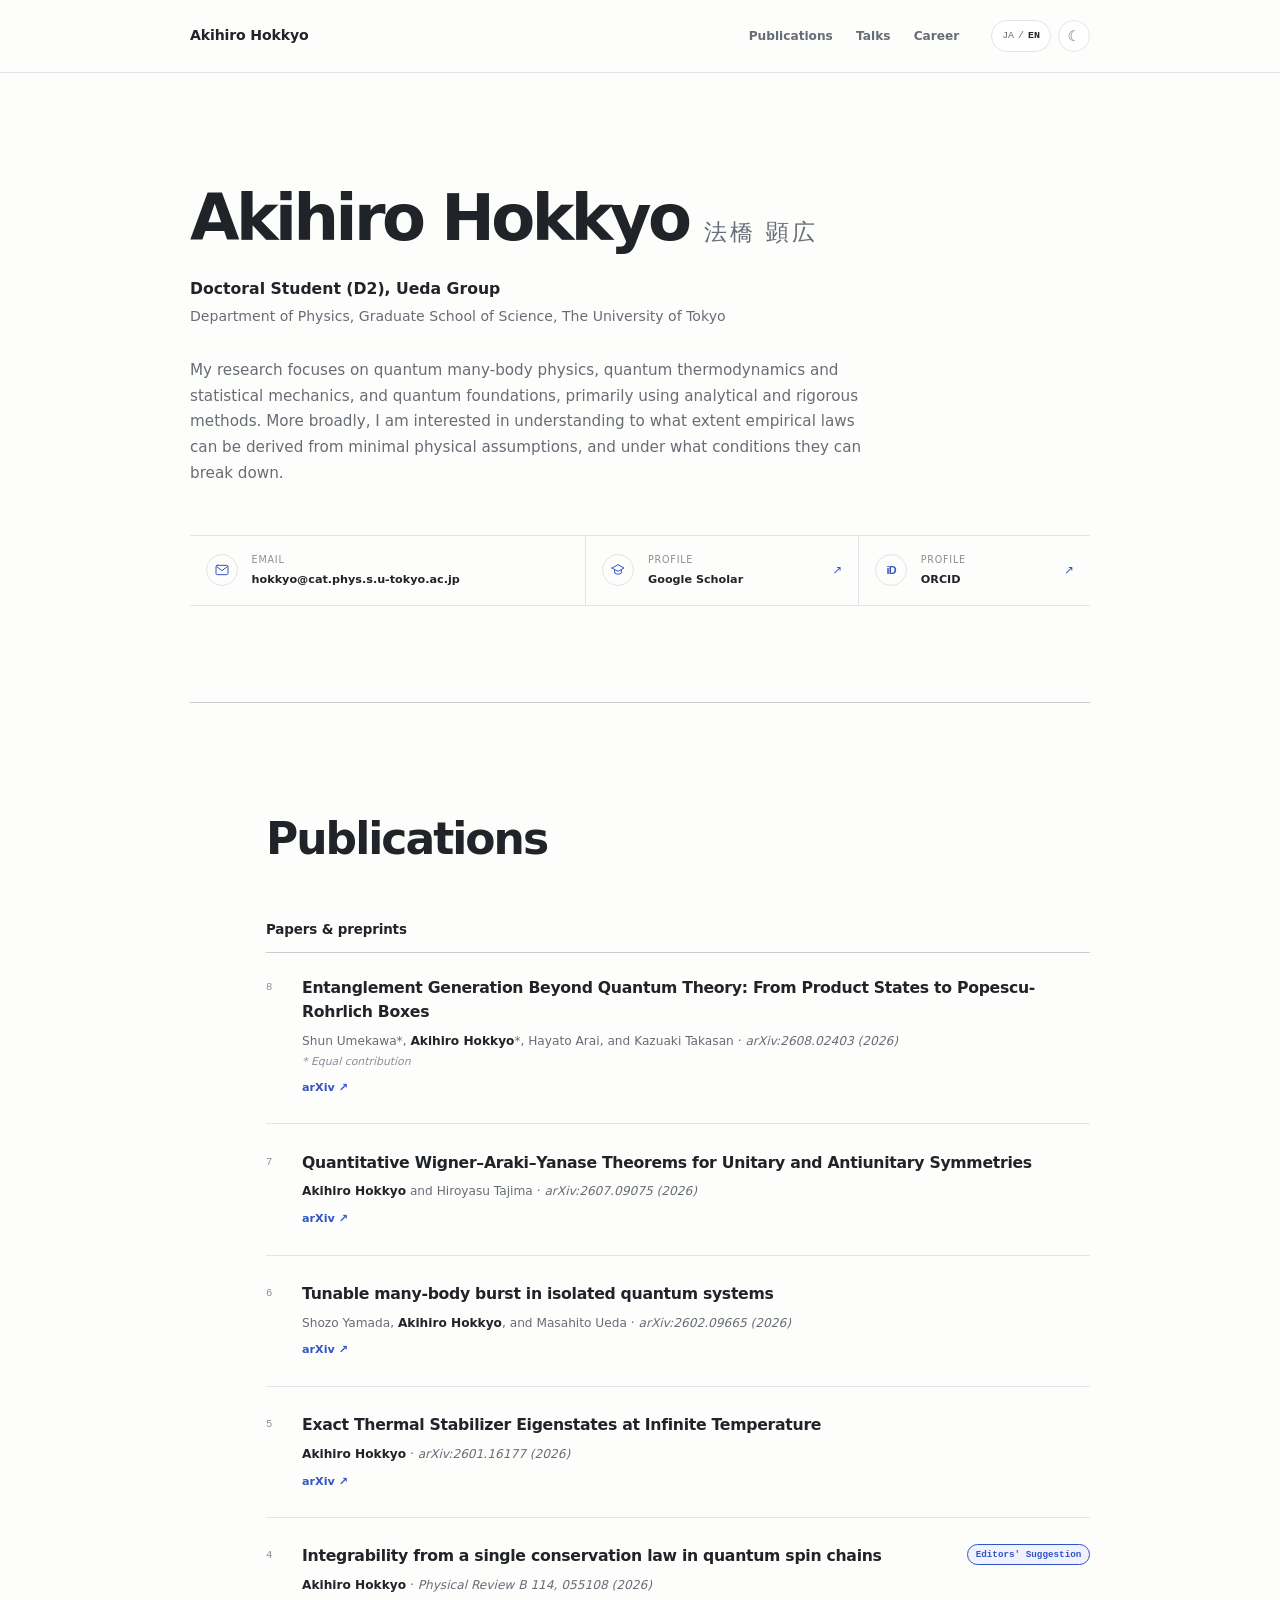
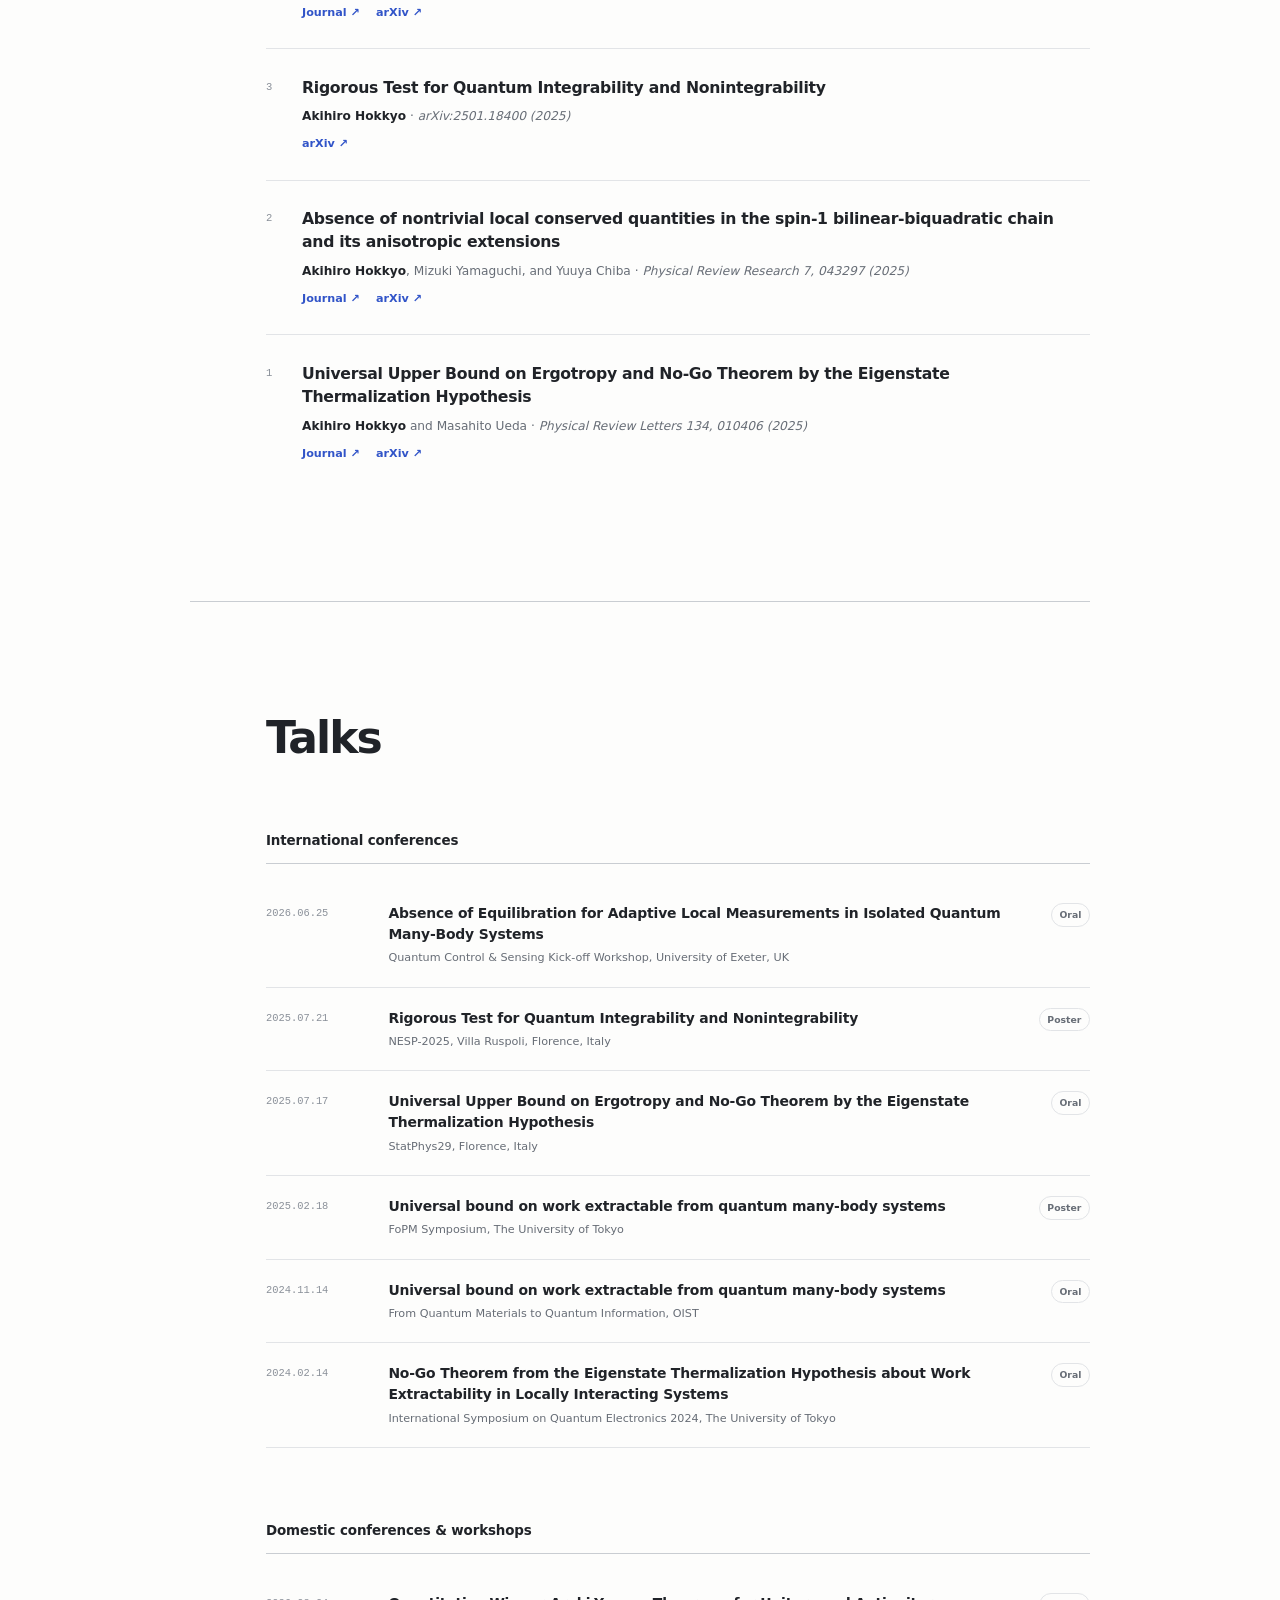
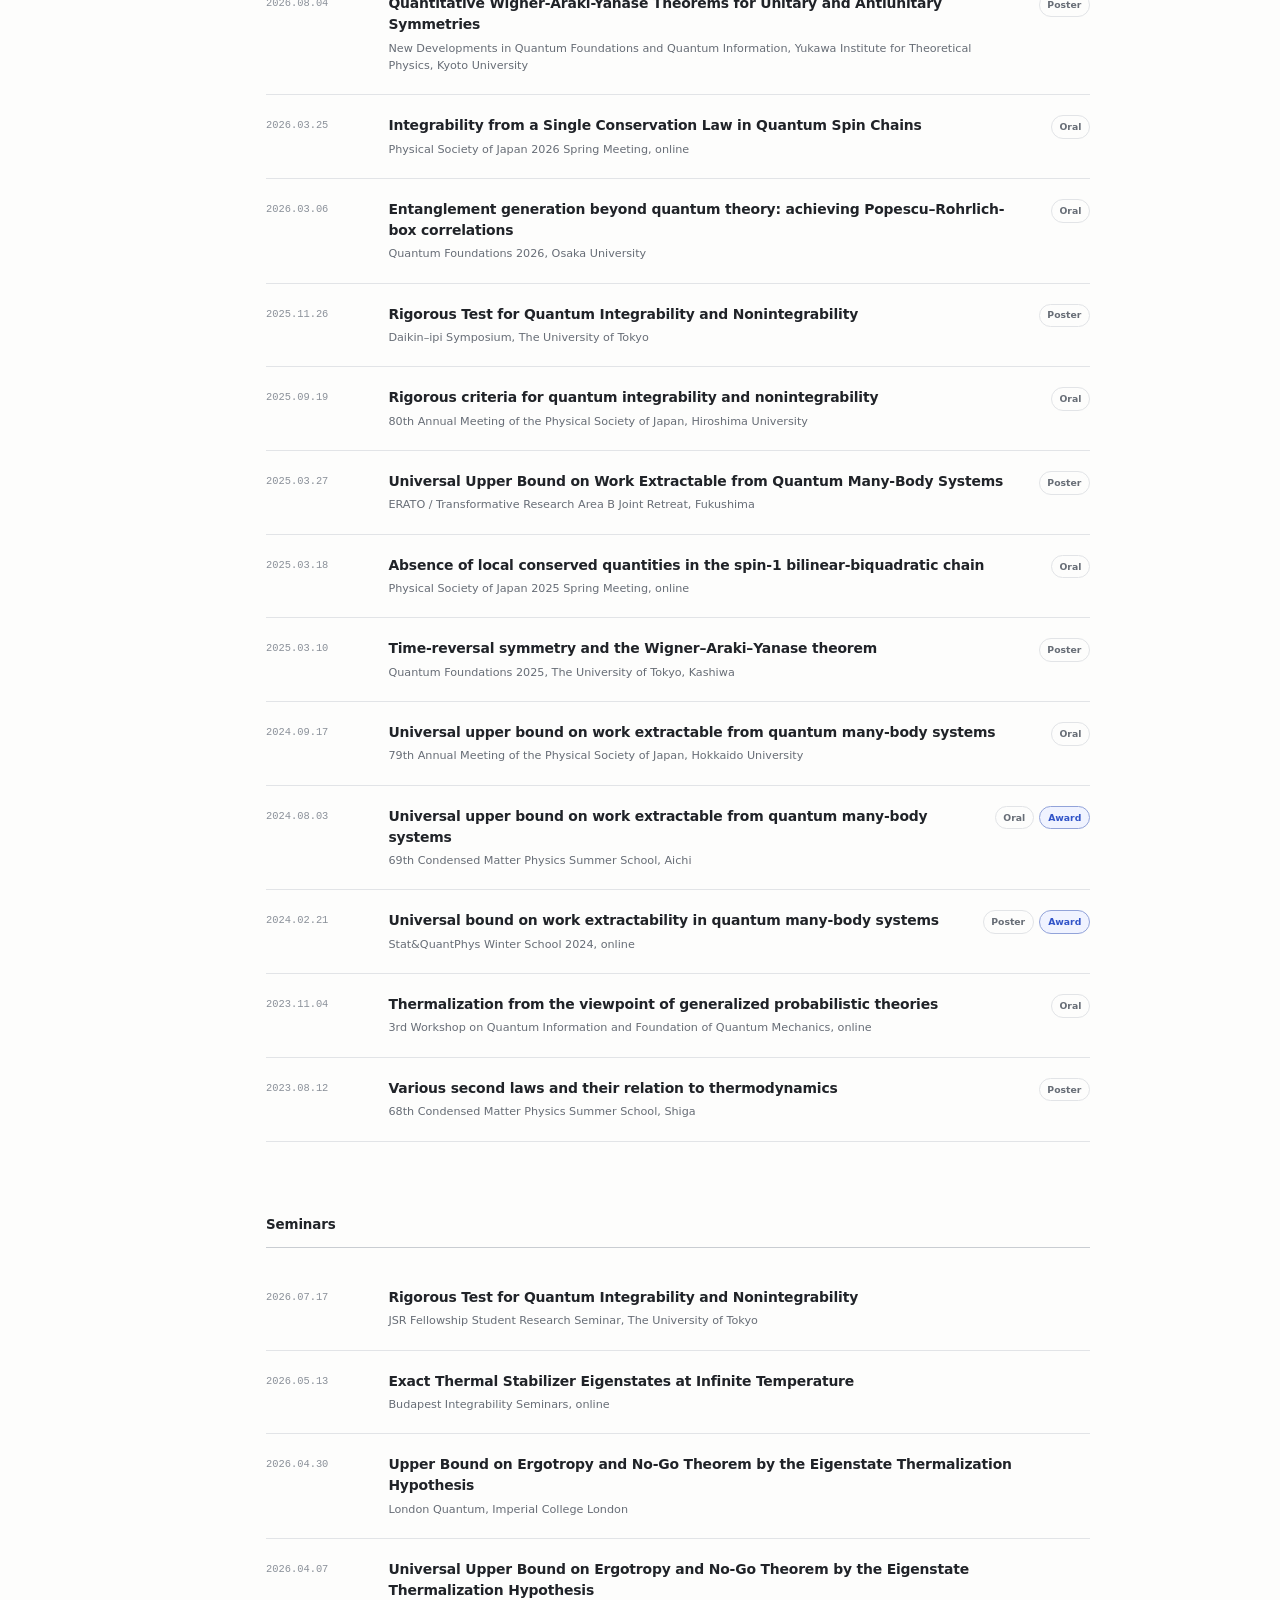
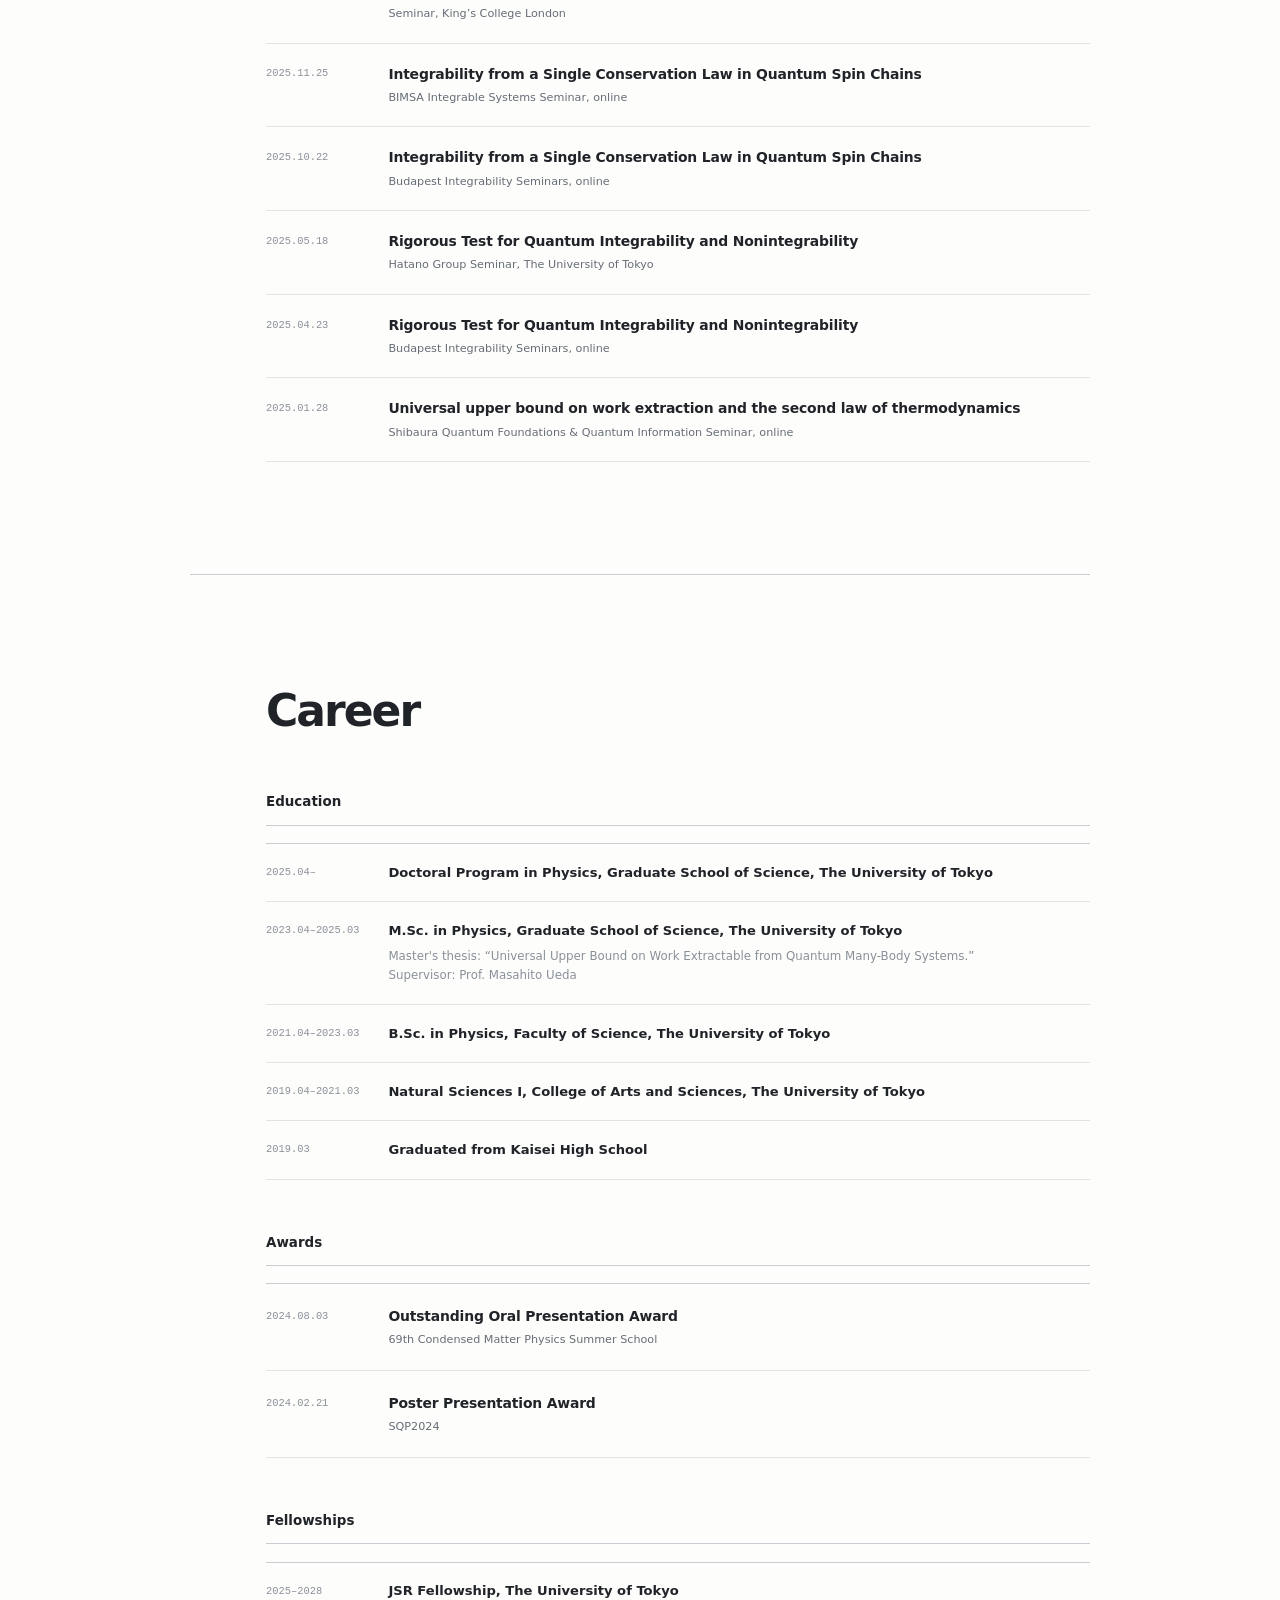
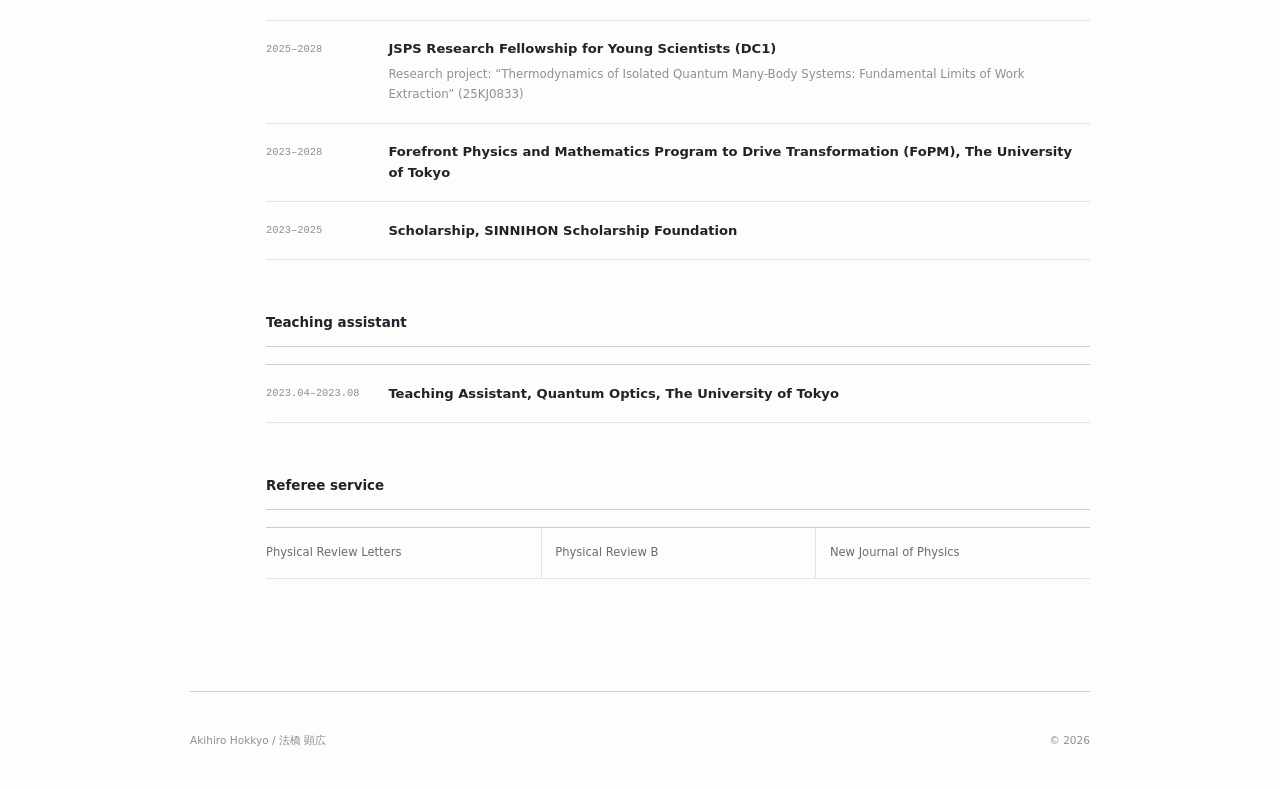
==== index.html @ 8537bd0f "Add files via upload" ====
<!DOCTYPE html>
<html lang="en" data-theme="light">
  <head>
    <meta charset="UTF-8">
    <meta name="viewport" content="width=device-width, initial-scale=1">
    <meta
      name="description"
      content="Akihiro Hokkyo is a doctoral student at the University of Tokyo working on quantum many-body physics, quantum thermodynamics, and quantum foundations."
    >
    <meta property="og:type" content="profile">
    <meta property="og:title" content="Akihiro Hokkyo | Theoretical Physics">
    <meta
      property="og:description"
      content="Research in quantum many-body physics, quantum thermodynamics and statistical mechanics, and quantum foundations."
    >
    <meta property="og:locale" content="en_US">
    <meta property="og:locale:alternate" content="ja_JP">
    <meta name="twitter:card" content="summary">
    <meta
      name="theme-color"
      content="#fdfdfc"
      media="(prefers-color-scheme: light)"
    >
    <meta
      name="theme-color"
      content="#151719"
      media="(prefers-color-scheme: dark)"
    >
    <title>Akihiro Hokkyo | Theoretical Physics</title>
    <link rel="icon" href="./assets/favicon.svg" type="image/svg+xml">
    <link rel="stylesheet" href="./styles.css">
    <script src="./content.js" defer></script>
    <script src="./script.js" defer></script>
  </head>
  <body>
    <a class="skip-link" href="#main-content" data-copy="skip"
      >Skip to content</a
    >

    <header class="site-header">
      <div class="header-inner">
        <a class="brand" href="#top" aria-label="Akihiro Hokkyo — home">
          Akihiro Hokkyo
        </a>
        <nav
          class="site-nav"
          id="primary-navigation"
          aria-label="Primary navigation"
        >
          <a href="#publications" data-copy="nav.publications">Publications</a>
          <a href="#talks" data-copy="nav.talks">Talks</a>
          <a href="#career" data-copy="nav.career">Career</a>
        </nav>
        <div class="header-actions">
          <button
            class="language-toggle"
            id="language-toggle"
            type="button"
            aria-label="日本語に切り替える"
          >
            <span data-language="ja">JA</span>
            <span aria-hidden="true">/</span>
            <span data-language="en">EN</span>
          </button>
          <button
            class="theme-toggle"
            id="theme-toggle"
            type="button"
            aria-label="Use dark mode"
            title="Use dark mode"
          >
            <span aria-hidden="true">☾</span>
          </button>
        </div>
      </div>
    </header>

    <main id="main-content" class="page-shell">
      <section id="top" class="intro">
        <h1>
          Akihiro Hokkyo
          <span lang="ja">法橋 顕広</span>
        </h1>
        <p class="role" id="profile-role">Doctoral Student (D2), Ueda Group</p>
        <p class="affiliation" id="profile-affiliation">
          Department of Physics, Graduate School of Science, The University of
          Tokyo
        </p>
        <p class="intro-copy" id="profile-intro">
          My research focuses on quantum many-body physics, quantum
          thermodynamics and statistical mechanics, and quantum foundations,
          primarily using analytical and rigorous methods. More broadly, I am
          interested in understanding to what extent empirical laws can be
          derived from minimal physical assumptions, and under what conditions
          they can break down.
        </p>

        <nav
          class="profile-links"
          id="profile-links"
          aria-label="Research profiles and contact"
        >
          <a id="email-link" href="mailto:hokkyo@cat.phys.s.u-tokyo.ac.jp">
            <span class="profile-icon" aria-hidden="true">
              <svg viewBox="0 0 24 24">
                <rect x="3" y="5" width="18" height="14" rx="2"></rect>
                <path d="m4 7 8 6 8-6"></path>
              </svg>
            </span>
            <span>
              <small data-copy="email">Email</small>
              <strong id="email-text">hokkyo@cat.phys.s.u-tokyo.ac.jp</strong>
            </span>
          </a>
          <a
            id="scholar-link"
            href="https://scholar.google.com/citations?user=IoTFpAIAAAAJ"
            target="_blank"
            rel="noopener noreferrer"
          >
            <span class="profile-icon" aria-hidden="true">
              <svg viewBox="0 0 24 24">
                <path d="m3 9 9-5 9 5-9 5-9-5Z"></path>
                <path d="M7 12.5v4.1c2.8 2.2 7.2 2.2 10 0v-4.1"></path>
              </svg>
            </span>
            <span>
              <small>Profile</small>
              <strong data-copy="scholar">Google Scholar</strong>
            </span>
            <span class="link-arrow" aria-hidden="true">↗</span>
          </a>
          <a
            id="orcid-link"
            href="https://orcid.org/0009-0009-0850-3167"
            target="_blank"
            rel="noopener noreferrer"
          >
            <span class="profile-icon orcid-icon" aria-hidden="true">iD</span>
            <span>
              <small>Profile</small>
              <strong data-copy="orcid">ORCID</strong>
            </span>
            <span class="link-arrow" aria-hidden="true">↗</span>
          </a>
        </nav>
      </section>

      <section
        id="publications"
        class="content-section"
        aria-labelledby="publications-title"
      >
        <div class="section-heading">
          <h2 id="publications-title" data-copy="publications">Publications</h2>
        </div>
        <div class="subsection">
          <h3 data-copy="papers">Papers &amp; preprints</h3>
          <ol class="publication-list" id="publication-list"></ol>
        </div>
      </section>

      <section id="talks" class="content-section" aria-labelledby="talks-title">
        <div class="section-heading">
          <div>
            <h2 id="talks-title" data-copy="talks">Talks</h2>
            <p class="section-note" data-copy="talksNote"></p>
          </div>
        </div>

        <div class="talk-group" data-talk-category="international">
          <h3 data-copy="international">International conferences</h3>
          <ol class="talk-list"></ol>
        </div>
        <div class="talk-group" data-talk-category="domestic">
          <h3 data-copy="domestic">Domestic conferences &amp; workshops</h3>
          <ol class="talk-list"></ol>
        </div>
        <div class="talk-group" data-talk-category="seminar">
          <h3 data-copy="seminar">Seminars</h3>
          <ol class="talk-list"></ol>
        </div>
      </section>

      <section
        id="career"
        class="content-section"
        aria-labelledby="career-title"
      >
        <div class="section-heading">
          <h2 id="career-title" data-copy="career">Career</h2>
        </div>

        <div class="career-list">
          <section class="career-group">
            <h3 data-copy="education">Education</h3>
            <ul id="education-list" class="career-records"></ul>
          </section>

          <section class="career-group">
            <h3 data-copy="awards">Awards</h3>
            <ol class="award-list" id="award-list"></ol>
          </section>

          <section class="career-group">
            <h3 data-copy="fellowships">Fellowships</h3>
            <ol class="career-records" id="fellowship-list"></ol>
          </section>

          <section class="career-group">
            <h3 data-copy="teaching">Teaching assistant</h3>
            <ol class="career-records" id="teaching-list"></ol>
          </section>

          <section class="career-group">
            <h3 data-copy="referee">Referee service</h3>
            <ul class="journal-list" id="referee-list"></ul>
          </section>
        </div>
      </section>
    </main>

    <footer class="site-footer">
      <div class="footer-inner">
        <p>Akihiro Hokkyo / 法橋 顕広</p>
        <p>© <span id="current-year"></span></p>
      </div>
    </footer>
  </body>
</html>
---- styles.css ----
:root {
  --background: #fdfdfc;
  --surface: #ffffff;
  --foreground: #202328;
  --muted: #676d76;
  --subtle: #8a9099;
  --line: #e2e4e7;
  --line-strong: #c9cdd2;
  --accent: #3154c8;
  --accent-soft: #f0f3ff;
  --header: rgba(253, 253, 252, 0.9);
  --font-body:
    Inter, ui-sans-serif, system-ui, -apple-system, BlinkMacSystemFont,
    "Hiragino Kaku Gothic ProN", "Yu Gothic", "Noto Sans JP", sans-serif;
  --font-mono: "SFMono-Regular", Consolas, "Liberation Mono", monospace;
  color-scheme: light;
}

html[data-theme="dark"] {
  --background: #151719;
  --surface: #1b1e21;
  --foreground: #f0f1f2;
  --muted: #a7abb2;
  --subtle: #838992;
  --line: #30343a;
  --line-strong: #484d55;
  --accent: #9aafff;
  --accent-soft: #21283f;
  --header: rgba(21, 23, 25, 0.9);
  color-scheme: dark;
}

*,
*::before,
*::after {
  box-sizing: border-box;
}

html {
  scroll-behavior: smooth;
  scroll-padding-top: 6rem;
  background: var(--background);
}

body {
  min-width: 320px;
  margin: 0;
  background: var(--background);
  color: var(--foreground);
  font-family: var(--font-body);
  font-size: 16px;
  line-height: 1.7;
  text-rendering: optimizeLegibility;
  -webkit-font-smoothing: antialiased;
  transition:
    background-color 180ms ease,
    color 180ms ease;
}

::selection {
  background: var(--accent);
  color: var(--background);
}

a {
  color: inherit;
  text-decoration: none;
}

button {
  font: inherit;
}

a,
button {
  -webkit-tap-highlight-color: transparent;
}

a:focus-visible,
button:focus-visible {
  outline: 2px solid var(--accent);
  outline-offset: 4px;
  border-radius: 2px;
}

.skip-link {
  position: fixed;
  z-index: 100;
  top: 0.75rem;
  left: 0.75rem;
  padding: 0.6rem 0.9rem;
  background: var(--foreground);
  color: var(--background);
  font-size: 0.78rem;
  transform: translateY(-180%);
  transition: transform 150ms ease;
}

.skip-link:focus {
  transform: translateY(0);
}

.site-header {
  position: sticky;
  z-index: 50;
  top: 0;
  border-bottom: 1px solid var(--line);
  background: var(--header);
  -webkit-backdrop-filter: blur(16px);
  backdrop-filter: blur(16px);
}

.header-inner,
.page-shell,
.footer-inner {
  width: min(100% - 2.5rem, 900px);
  margin-inline: auto;
}

.header-inner {
  display: grid;
  grid-template-columns: 1fr auto auto;
  gap: 2rem;
  align-items: center;
  min-height: 4.5rem;
}

.brand {
  font-size: 0.88rem;
  font-weight: 680;
  letter-spacing: -0.01em;
}

.site-nav {
  display: flex;
  gap: 1.45rem;
  align-items: center;
  color: var(--muted);
  font-size: 0.76rem;
  font-weight: 560;
}

.site-nav a {
  position: relative;
  transition: color 150ms ease;
}

.site-nav a::after {
  position: absolute;
  right: 0;
  bottom: -0.28rem;
  left: 0;
  height: 1px;
  background: var(--foreground);
  content: "";
  transform: scaleX(0);
  transform-origin: right;
  transition: transform 150ms ease;
}

.site-nav a:hover {
  color: var(--foreground);
}

.site-nav a:hover::after {
  transform: scaleX(1);
  transform-origin: left;
}

.header-actions {
  display: flex;
  gap: 0.45rem;
  align-items: center;
}

.language-toggle,
.theme-toggle {
  display: inline-flex;
  align-items: center;
  justify-content: center;
  min-height: 2rem;
  border: 1px solid var(--line);
  background: var(--surface);
  color: var(--muted);
  cursor: pointer;
  transition:
    border-color 150ms ease,
    color 150ms ease;
}

.language-toggle:hover,
.theme-toggle:hover {
  border-color: var(--line-strong);
  color: var(--foreground);
}

.language-toggle {
  gap: 0.25rem;
  padding-inline: 0.62rem;
  border-radius: 999px;
  font-family: var(--font-mono);
  font-size: 0.62rem;
}

.language-toggle .active {
  color: var(--foreground);
  font-weight: 700;
}

.theme-toggle {
  width: 2rem;
  border-radius: 50%;
  font-size: 0.9rem;
}

.intro {
  padding-block: clamp(5rem, 10vw, 7rem) clamp(4.5rem, 8vw, 6rem);
  border-bottom: 1px solid var(--line-strong);
}

.intro h1 {
  display: flex;
  flex-wrap: wrap;
  gap: 0.7rem 1rem;
  align-items: baseline;
  margin: 0;
  font-size: clamp(2.45rem, 7vw, 4rem);
  font-weight: 580;
  letter-spacing: -0.055em;
  line-height: 1.04;
}

.intro h1 span {
  color: var(--muted);
  font-size: 0.36em;
  font-weight: 520;
  letter-spacing: 0.12em;
}

.role {
  margin: 1.5rem 0 0;
  font-size: 0.98rem;
  font-weight: 630;
}

.affiliation {
  margin: 0.18rem 0 0;
  color: var(--muted);
  font-size: 0.88rem;
}

.intro-copy {
  max-width: 43rem;
  margin: 1.8rem 0 0;
  color: var(--muted);
  font-size: 0.95rem;
}

.profile-links {
  display: grid;
  grid-template-columns: 1.45fr 1fr 0.85fr;
  margin-top: 3rem;
  border-top: 1px solid var(--line);
  border-bottom: 1px solid var(--line);
}

.profile-links > a {
  position: relative;
  display: grid;
  grid-template-columns: 2.1rem minmax(0, 1fr) auto;
  gap: 0.75rem;
  align-items: center;
  min-width: 0;
  padding: 1rem;
  transition: background-color 150ms ease;
}

.profile-links > a + a {
  border-left: 1px solid var(--line);
}

.profile-links > a:hover {
  background: var(--accent-soft);
}

.profile-links > a:hover .link-arrow {
  transform: translate(0.12rem, -0.12rem);
}

.profile-icon {
  display: inline-flex;
  width: 2rem;
  height: 2rem;
  align-items: center;
  justify-content: center;
  border: 1px solid var(--line);
  border-radius: 50%;
  color: var(--accent);
}

.profile-icon svg {
  width: 1rem;
  height: 1rem;
  fill: none;
  stroke: currentColor;
  stroke-linecap: round;
  stroke-linejoin: round;
  stroke-width: 1.5;
}

.orcid-icon {
  font-family: Arial, sans-serif;
  font-size: 0.68rem;
  font-weight: 700;
  letter-spacing: -0.06em;
}

.profile-links small,
.profile-links strong {
  display: block;
  overflow: hidden;
  text-overflow: ellipsis;
  white-space: nowrap;
}

.profile-links small {
  color: var(--subtle);
  font-size: 0.6rem;
  font-weight: 540;
  letter-spacing: 0.08em;
  text-transform: uppercase;
}

.profile-links strong {
  margin-top: 0.08rem;
  font-size: 0.7rem;
  font-weight: 590;
}

.link-arrow {
  color: var(--accent);
  font-size: 0.72rem;
  transition: transform 150ms ease;
}

.content-section {
  padding-block: clamp(4.75rem, 9vw, 7rem);
  border-bottom: 1px solid var(--line-strong);
}

.section-heading {
  display: grid;
  grid-template-columns: minmax(0, 1fr);
  align-items: start;
  margin-bottom: 3.5rem;
  margin-left: 4.75rem;
}

.section-heading h2 {
  margin: 0;
  font-size: clamp(2rem, 5vw, 2.75rem);
  font-weight: 570;
  letter-spacing: -0.045em;
  line-height: 1.1;
}

.section-note {
  max-width: 35rem;
  margin: 0.7rem 0 0;
  color: var(--muted);
  font-size: 0.75rem;
}

.subsection,
.talk-group,
.career-list {
  margin-left: 4.75rem;
}

.subsection h3,
.talk-group h3 {
  margin: 0 0 1.2rem;
  padding-bottom: 0.65rem;
  border-bottom: 1px solid var(--line-strong);
  font-size: 0.84rem;
  font-weight: 650;
  letter-spacing: -0.01em;
}

.publication-list,
.talk-list,
.award-list,
.career-records,
.journal-list {
  padding: 0;
  list-style: none;
}

.publication-list {
  margin: 0;
}

.publication-list li {
  position: relative;
  padding: 0.25rem 0 1.65rem 2.25rem;
}

.publication-list li + li {
  padding-top: 1.65rem;
  border-top: 1px solid var(--line);
}

.publication-list li::before {
  position: absolute;
  top: 0.43rem;
  left: 0;
  color: var(--subtle);
  font-family: var(--font-mono);
  font-size: 0.66rem;
  content: attr(value);
}

.publication-list li + li::before {
  top: 1.83rem;
}

.publication-heading {
  display: grid;
  grid-template-columns: minmax(0, 1fr) auto;
  gap: 1.25rem;
  align-items: start;
}

.publication-badges {
  display: flex;
  flex-wrap: wrap;
  justify-content: flex-end;
  gap: 0.35rem;
}

.publication-title {
  min-width: 0;
  margin: 0;
  font-size: 0.98rem;
  font-weight: 620;
  letter-spacing: -0.018em;
  line-height: 1.5;
}

.publication-badge {
  display: inline-block;
  padding: 0.13rem 0.48rem;
  border: 1px solid var(--accent, var(--line));
  border-radius: 999px;
  background: var(--accent-soft, transparent);
  color: var(--accent, var(--subtle));
  font-family: var(--font-mono);
  font-size: 0.58rem;
  font-weight: 650;
  line-height: 1.5;
  vertical-align: 0.12rem;
  white-space: nowrap;
}

.publication-summary {
  max-width: 47rem;
  margin: 0.7rem 0 0;
  font-size: 0.82rem;
  line-height: 1.72;
}

.publication-meta {
  margin: 0.45rem 0 0;
  color: var(--muted);
  font-size: 0.76rem;
  line-height: 1.65;
}

.publication-meta strong {
  color: var(--foreground);
  font-weight: 620;
}

.publication-note {
  margin: 0.2rem 0 0;
  color: var(--subtle);
  font-size: 0.68rem;
  font-style: italic;
  line-height: 1.5;
}

.publication-links {
  display: flex;
  gap: 1rem;
  margin: 0.48rem 0 0;
}

.publication-links a {
  color: var(--accent);
  font-size: 0.7rem;
  font-weight: 620;
  text-underline-offset: 0.18rem;
}

.publication-links a:hover {
  text-decoration: underline;
}

.talk-group + .talk-group {
  margin-top: 4.5rem;
}

.talk-list {
  margin: 0;
}

.talk-list li {
  display: grid;
  grid-template-columns: 6.4rem minmax(0, 1fr) auto;
  gap: 1.25rem;
  align-items: start;
  padding: 1.25rem 0;
  border-bottom: 1px solid var(--line);
}

.talk-list time,
.award-list time {
  padding-top: 0.12rem;
  color: var(--subtle);
  font-family: var(--font-mono);
  font-size: 0.65rem;
}

.talk-title,
.award-title {
  margin: 0;
  font-size: 0.87rem;
  font-weight: 610;
  letter-spacing: -0.012em;
  line-height: 1.5;
}

.talk-venue,
.award-list li div > p:last-child {
  margin: 0.28rem 0 0;
  color: var(--muted);
  font-size: 0.7rem;
  line-height: 1.55;
}

.talk-tags {
  display: flex;
  flex-wrap: wrap;
  justify-content: flex-end;
  gap: 0.35rem;
}

.talk-tags span {
  padding: 0.18rem 0.48rem;
  border: 1px solid var(--line);
  border-radius: 999px;
  color: var(--muted);
  font-size: 0.58rem;
  font-weight: 620;
  white-space: nowrap;
}

.talk-tags .award-tag {
  border-color: color-mix(in srgb, var(--accent) 45%, var(--line));
  background: var(--accent-soft);
  color: var(--accent);
}

.career-list {
  display: grid;
  gap: 3.25rem;
}

.career-group h3 {
  margin: 0 0 1.1rem;
  padding-bottom: 0.65rem;
  border-bottom: 1px solid var(--line-strong);
  font-size: 0.84rem;
  font-weight: 650;
}

.career-entry {
  display: grid;
  grid-template-columns: 6.4rem minmax(0, 1fr);
  gap: 1.25rem;
  padding: 0.2rem 0;
}

.career-entry span {
  color: var(--subtle);
  font-size: 0.68rem;
}

.career-entry p {
  margin: 0;
  font-size: 0.83rem;
  font-weight: 570;
}

.award-list {
  margin: 0;
  border-top: 1px solid var(--line-strong);
}

.award-list li {
  display: grid;
  grid-template-columns: 6.4rem minmax(0, 1fr);
  gap: 1.25rem;
  padding: 1.35rem 0;
  border-bottom: 1px solid var(--line);
}

.career-records,
.journal-list {
  margin: 0;
  border-top: 1px solid var(--line-strong);
}

.career-records li {
  display: grid;
  grid-template-columns: 6.4rem minmax(0, 1fr);
  gap: 1.25rem;
  padding: 1.15rem 0;
  border-bottom: 1px solid var(--line);
}

.career-records span {
  padding-top: 0.1rem;
  color: var(--subtle);
  font-family: var(--font-mono);
  font-size: 0.65rem;
}

.career-records p {
  margin: 0;
  font-size: 0.82rem;
  font-weight: 570;
  line-height: 1.55;
}

.career-records .career-detail {
  margin-top: 0.35rem;
  color: var(--subtle);
  font-size: 0.74rem;
  font-weight: 400;
  line-height: 1.65;
}

.journal-list {
  display: grid;
  grid-template-columns: repeat(3, minmax(0, 1fr));
}

.journal-list li {
  padding: 1rem 0.85rem;
  border-bottom: 1px solid var(--line);
  color: var(--muted);
  font-size: 0.72rem;
  line-height: 1.5;
}

.journal-list li:first-child {
  padding-left: 0;
}

.journal-list li + li {
  border-left: 1px solid var(--line);
}

.site-footer {
  padding-block: 2.5rem;
}

.footer-inner {
  display: flex;
  justify-content: space-between;
  gap: 2rem;
  color: var(--subtle);
  font-size: 0.66rem;
}

.footer-inner p {
  margin: 0;
}

@media (max-width: 720px) {
  html {
    scroll-padding-top: 7rem;
  }

  .header-inner {
    grid-template-columns: 1fr auto;
    gap: 0.7rem 1rem;
    padding-block: 0.8rem 0.65rem;
  }

  .site-nav {
    grid-column: 1 / -1;
    grid-row: 2;
    gap: 1.25rem;
  }

  .header-actions {
    grid-column: 2;
    grid-row: 1;
  }

  .intro {
    padding-top: 4rem;
  }

  .intro h1 {
    display: block;
  }

  .intro h1 span {
    display: block;
    margin-top: 0.8rem;
    font-size: 0.36em;
  }

  .profile-links {
    grid-template-columns: 1fr;
  }

  .profile-links > a + a {
    border-top: 1px solid var(--line);
    border-left: 0;
  }

  .section-heading {
    margin-left: 0;
  }

  .subsection,
  .talk-group,
  .career-list {
    margin-left: 0;
  }

  .talk-list li,
  .award-list li,
  .career-entry,
  .career-records li {
    grid-template-columns: 1fr;
    gap: 0.45rem;
  }

  .journal-list {
    grid-template-columns: 1fr;
  }

  .journal-list li {
    padding-inline: 0;
  }

  .journal-list li + li {
    border-left: 0;
  }

  .talk-tags {
    justify-content: flex-start;
    margin-top: 0.15rem;
  }

  .footer-inner {
    flex-direction: column;
    gap: 0.3rem;
  }

  .publication-heading {
    grid-template-columns: 1fr;
    gap: 0.45rem;
  }

  .publication-badges {
    justify-content: flex-start;
    margin-top: 0.15rem;
  }
}

@media (prefers-reduced-motion: reduce) {
  html {
    scroll-behavior: auto;
  }

  *,
  *::before,
  *::after {
    transition-duration: 0.01ms !important;
  }
}

.multiline {
  white-space: pre-line;
}
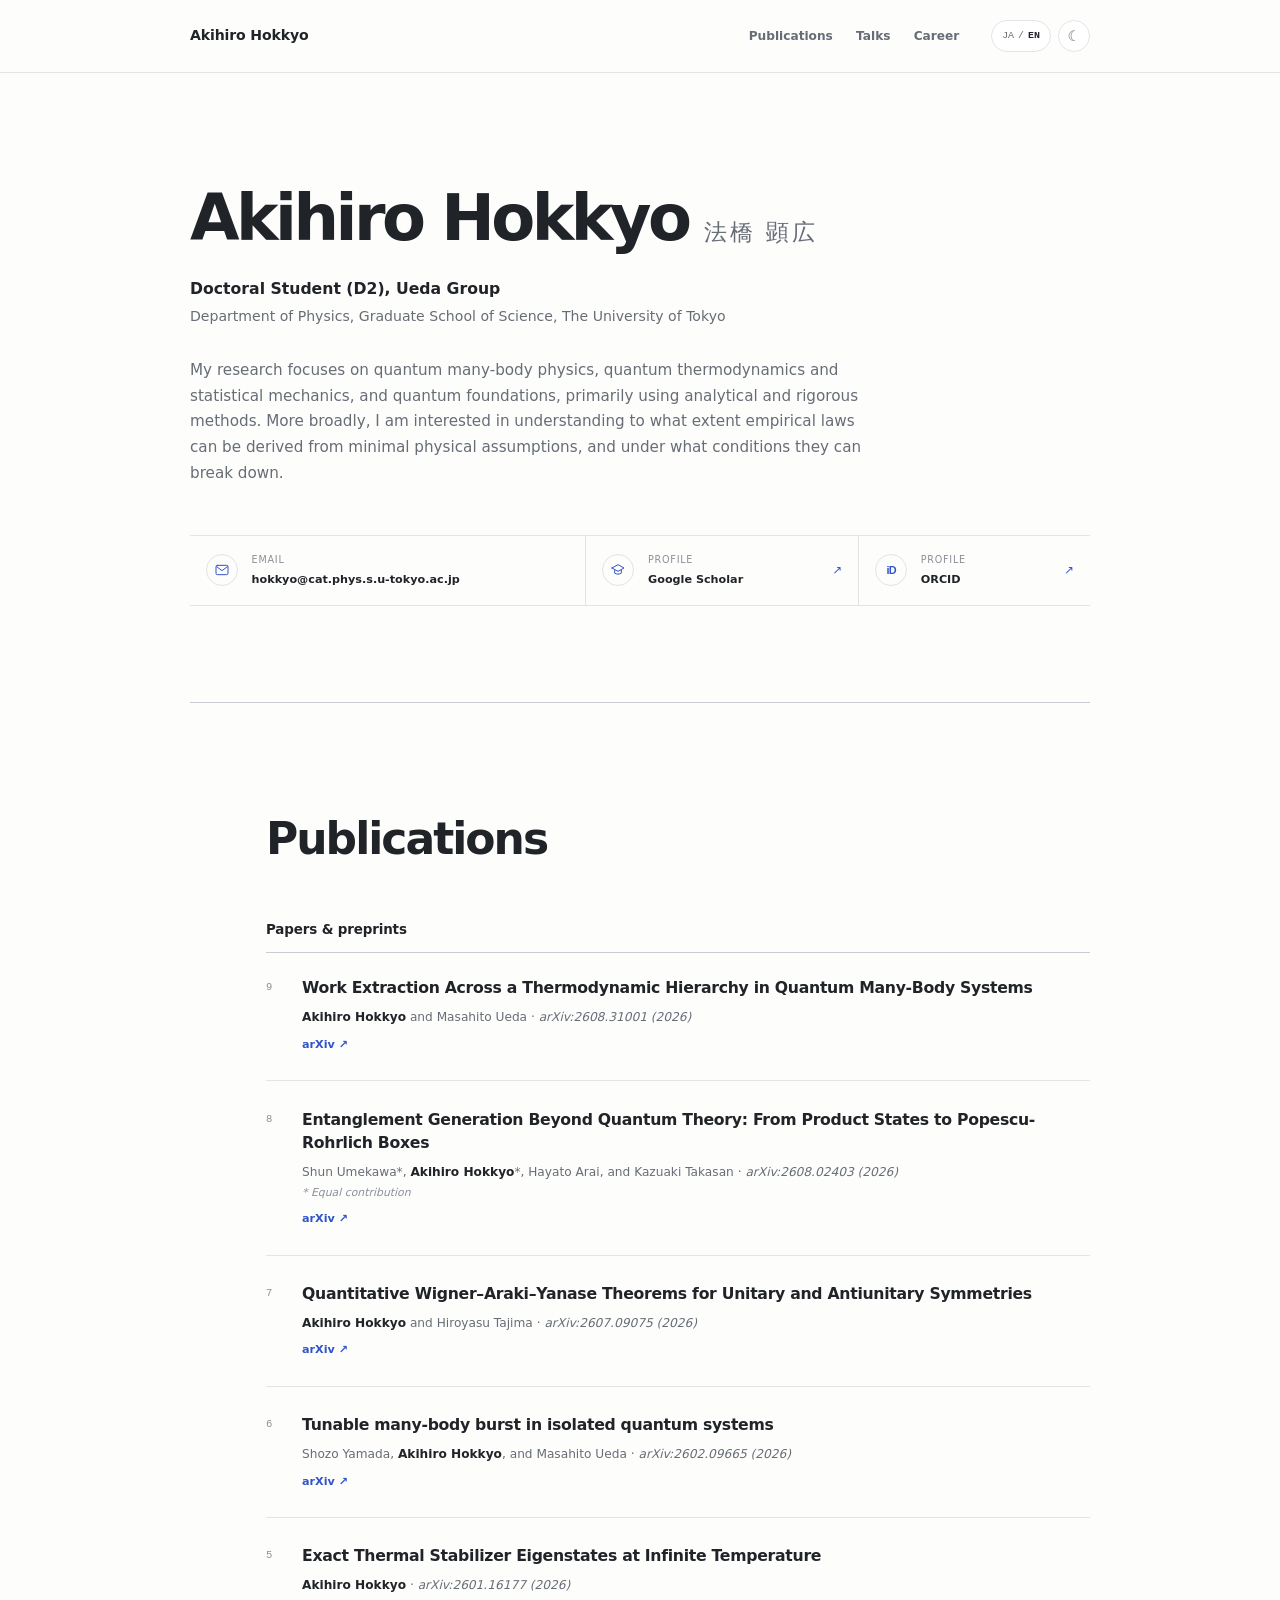
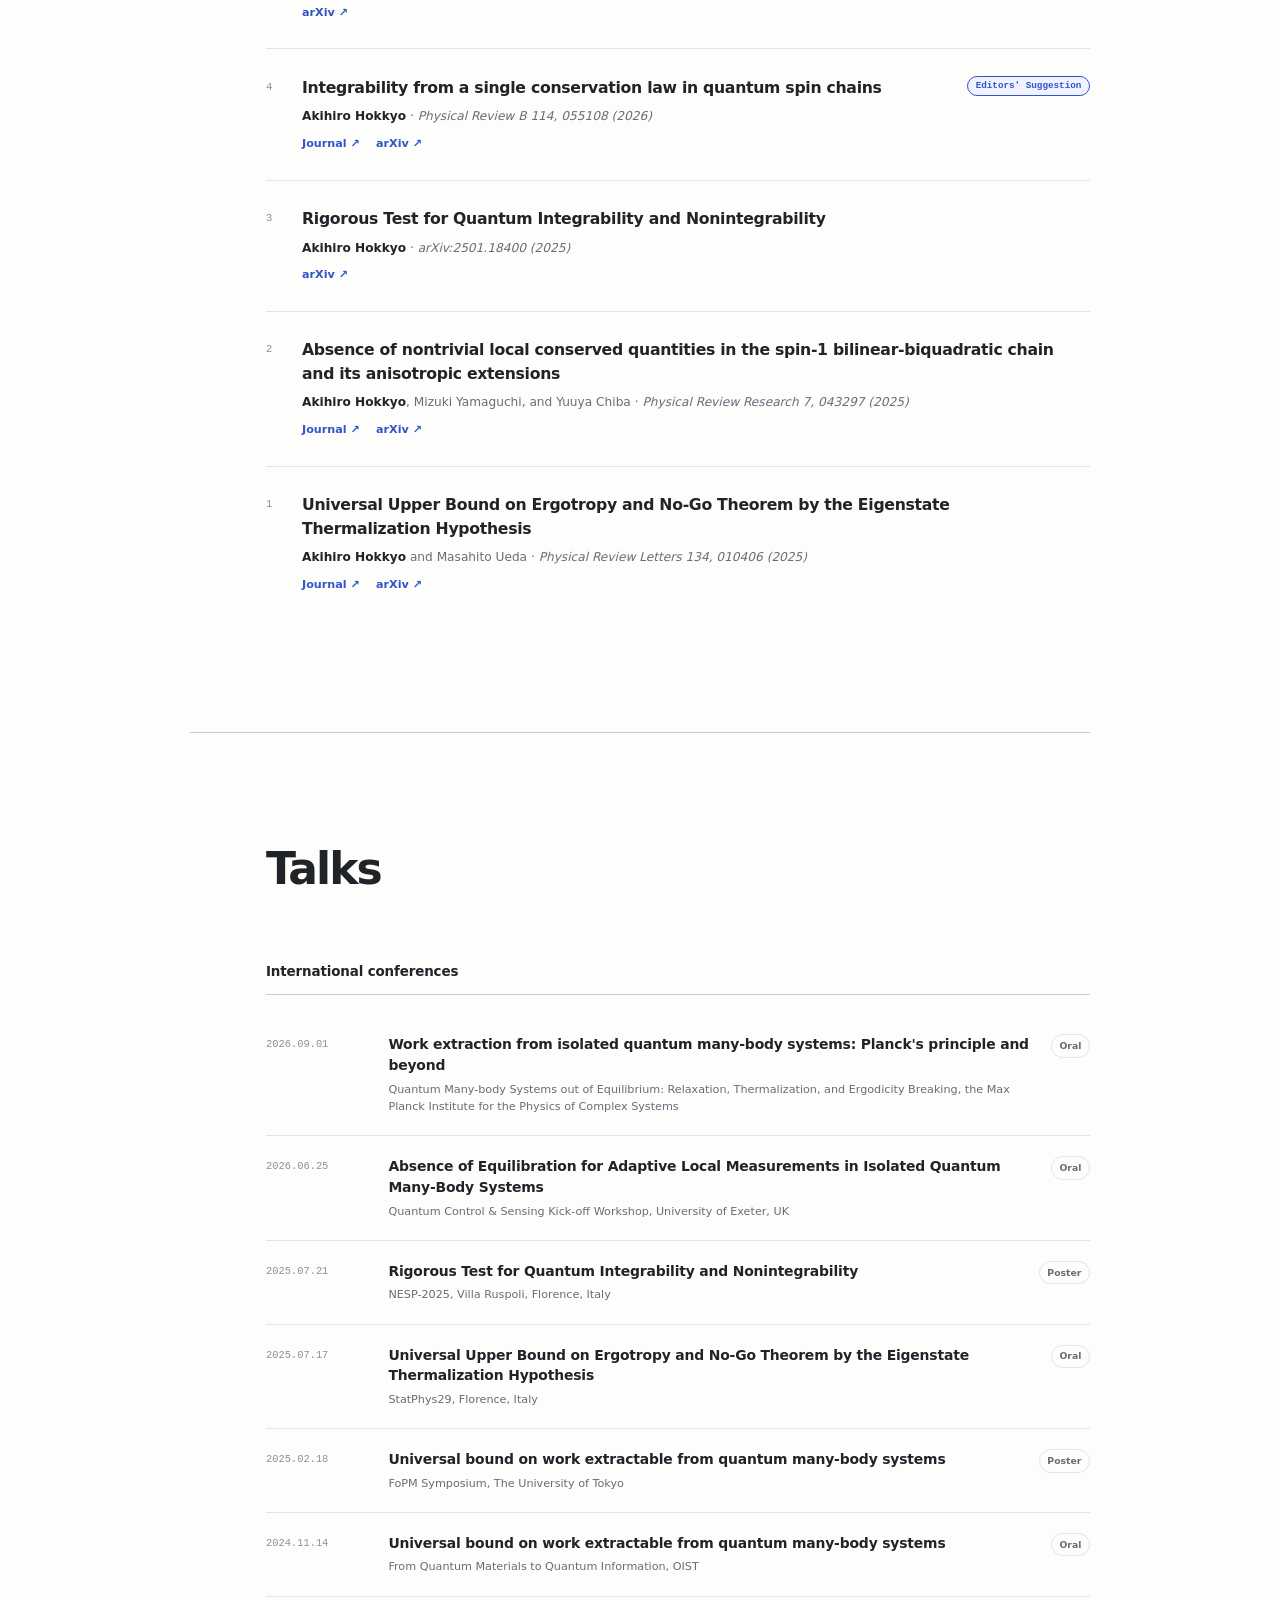
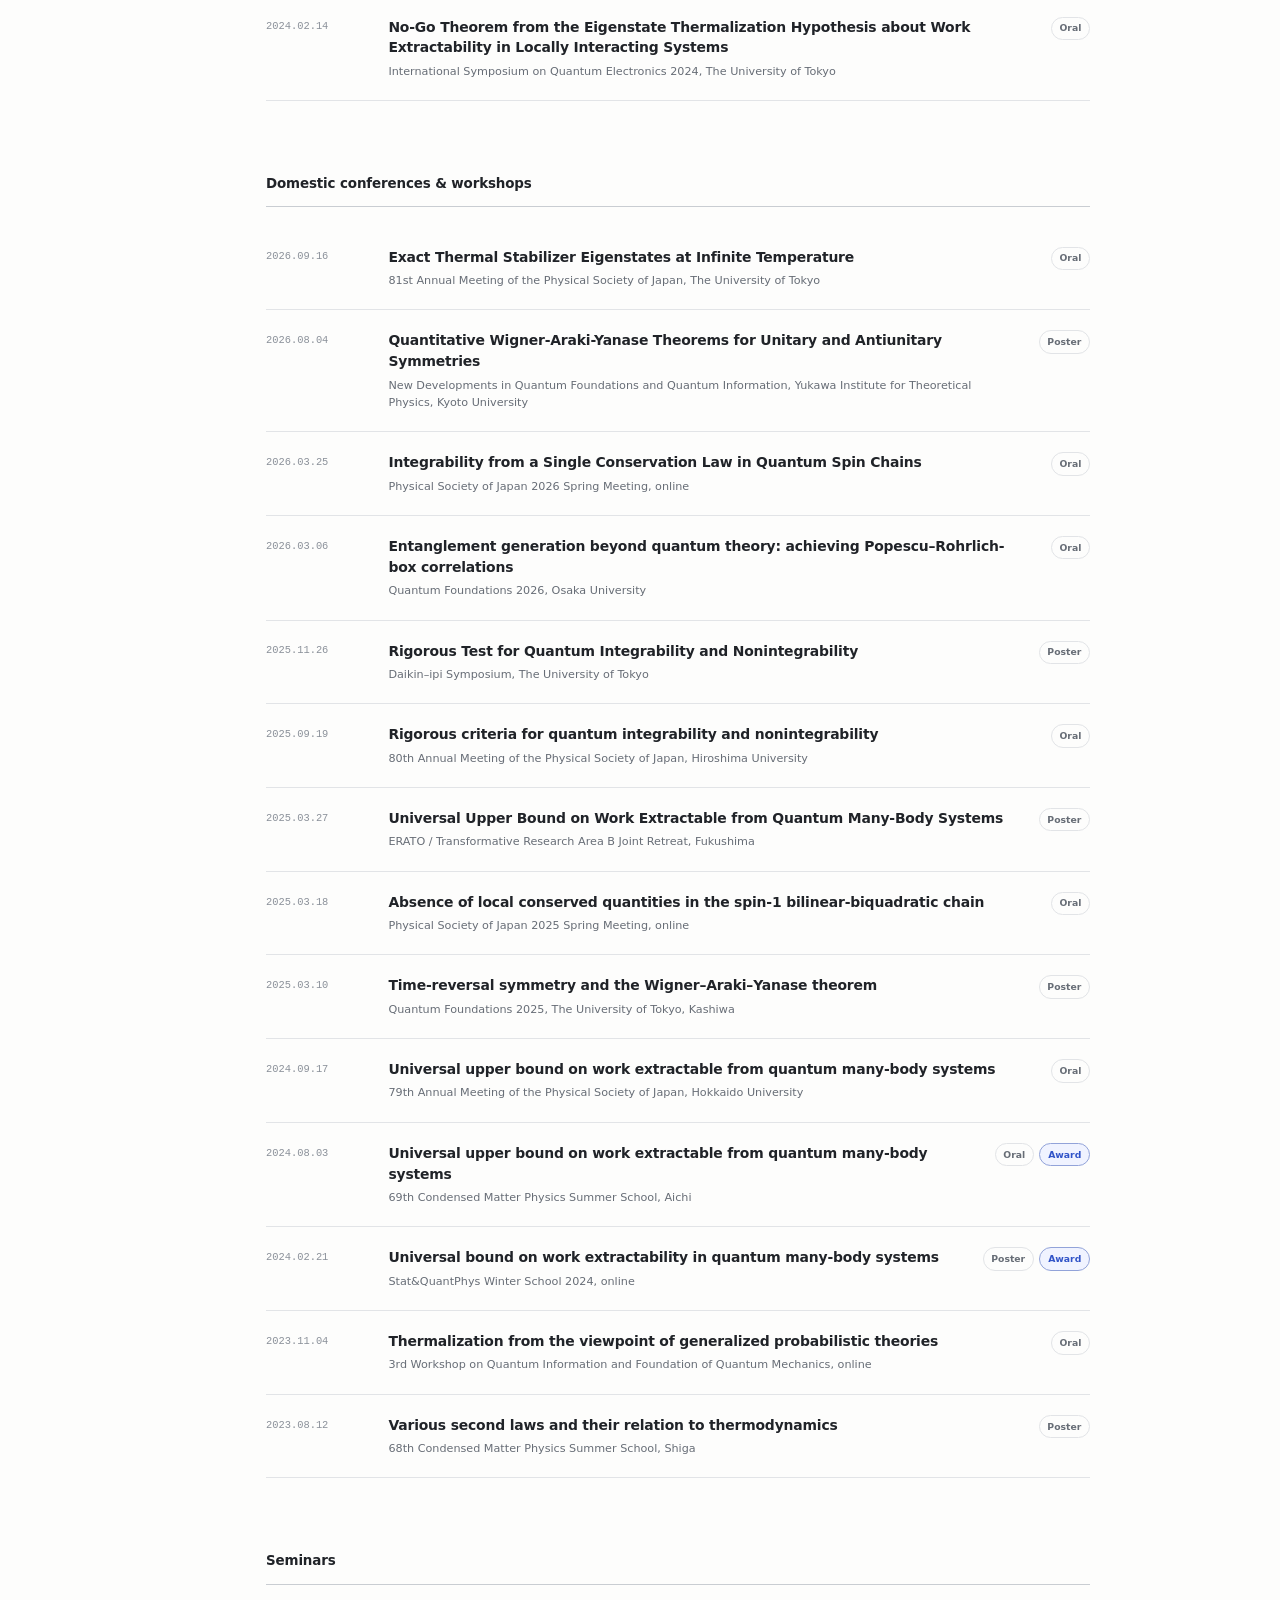
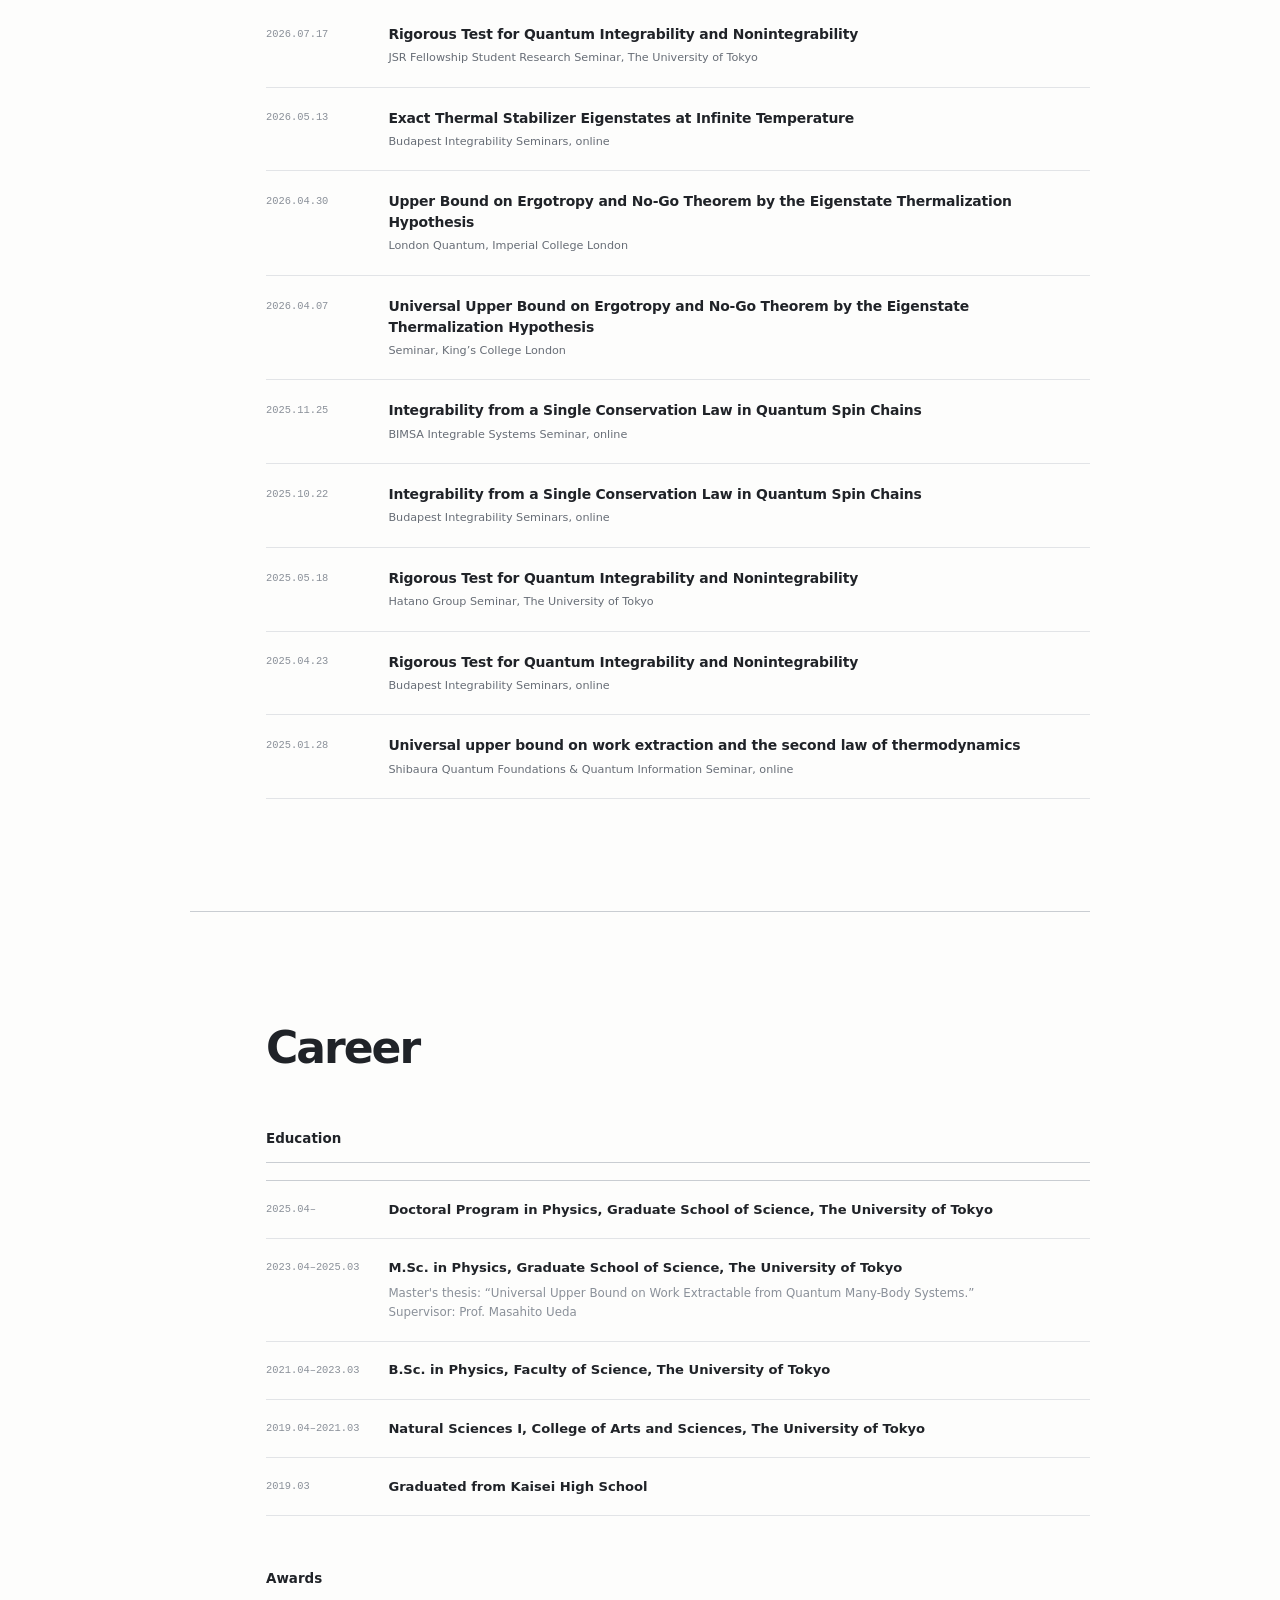
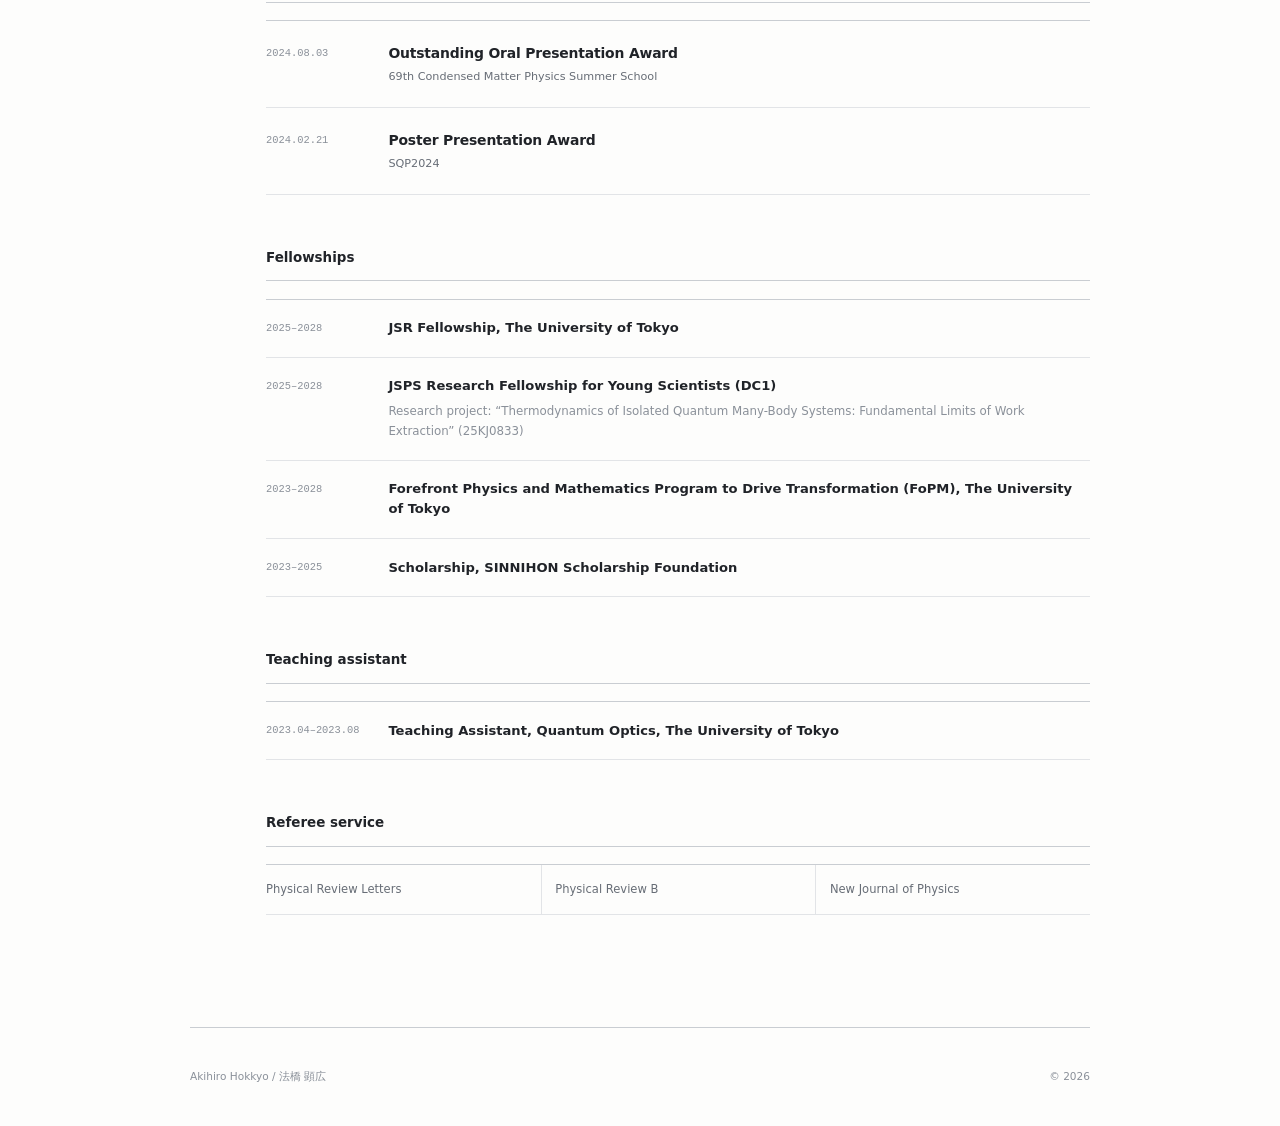
==== commit 9476c81f: "Update index.html" ====
--- a/index.html
+++ b/index.html
@@ -26,7 +26,8 @@
       content="#151719"
       media="(prefers-color-scheme: dark)"
     >
-    <title>Akihiro Hokkyo | Theoretical Physics</title>
+    <link rel="canonical" href="https://akihiro-hokkyo.github.io/">
+    <title>Akihiro Hokkyo (法橋 顕広) | Theoretical Physics</title>
     <link rel="icon" href="./assets/favicon.svg" type="image/svg+xml">
     <link rel="stylesheet" href="./styles.css">
     <script src="./content.js" defer></script>
